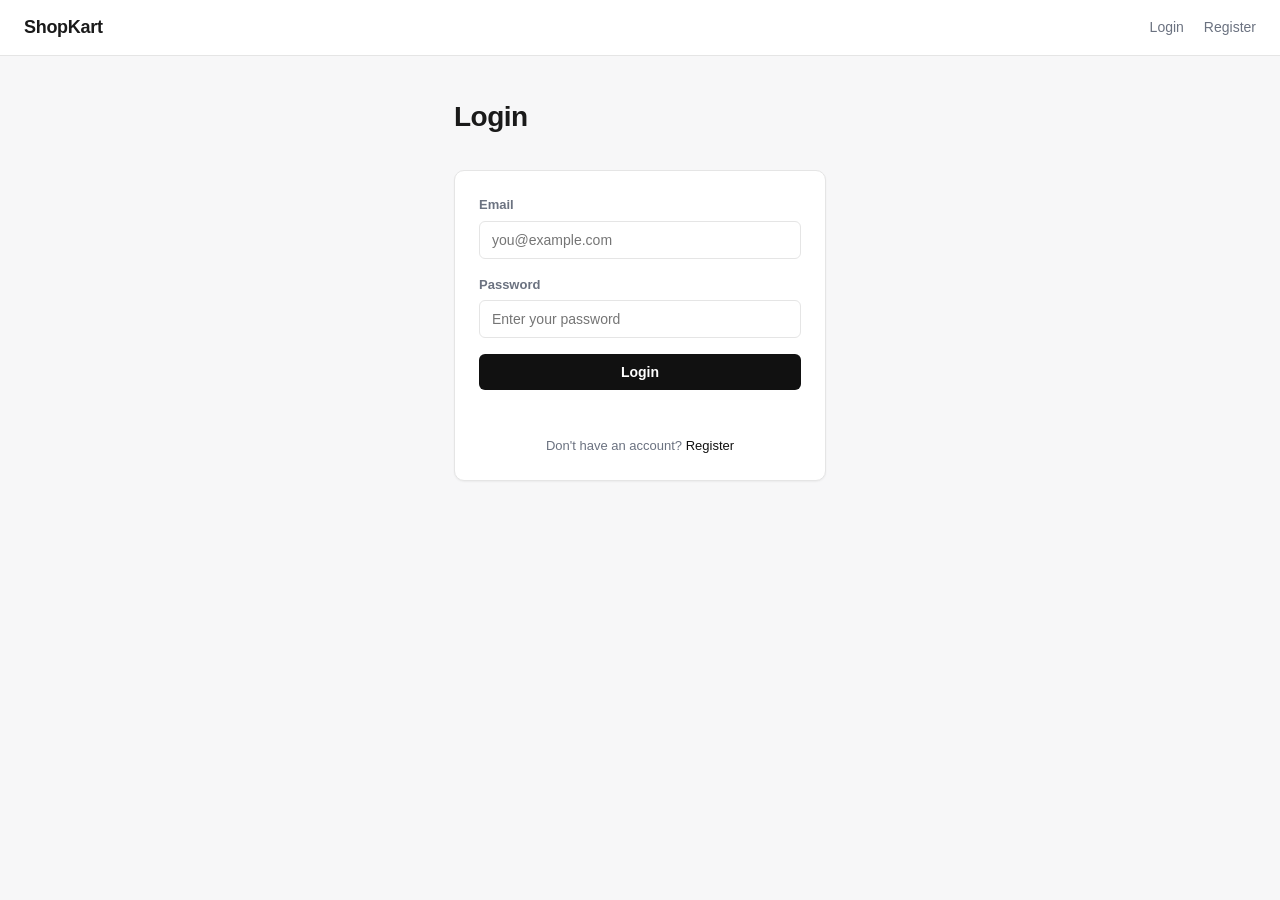
==== frontend/pages/account.html @ fdbf17e5 "Initialization Commit" ====
<!DOCTYPE html>
<html lang="en">
<head>
    <meta charset="UTF-8">
    <meta name="viewport" content="width=device-width, initial-scale=1.0">
    <title>My Account – ShopKart</title>
    <link rel="stylesheet" href="../css/style.css">
</head>
<body>
    <nav class="navbar">
        <a href="../index.html" class="navbar-brand">ShopKart</a>
        <div class="navbar-links" id="auth-links"></div>
    </nav>

    <div class="container container--narrow">
        <div class="page-header">
            <h1>My Account</h1>
        </div>
        <div class="card">
            <div class="info-row">
                <span class="info-label">Name</span>
                <span class="info-value" id="user-name">–</span>
            </div>
            <div class="info-row">
                <span class="info-label">Email</span>
                <span class="info-value" id="user-email">–</span>
            </div>
            <div style="margin-top: 24px; text-align: right;">
                <button class="btn btn-secondary" onclick="logout()">Logout</button>
            </div>
        </div>
    </div>

    <script src="../js/app.js"></script>
    <script>
        if (!requireAuth()) { /* redirects */ }
        const user = getUser();
        if (user) {
            document.getElementById("user-name").textContent = user.name;
            document.getElementById("user-email").textContent = user.email;
        }
    </script>
</body>
</html>
---- frontend/css/style.css ----
/* ── Reset & Base ──────────────────────────────── */
*, *::before, *::after { margin: 0; padding: 0; box-sizing: border-box; }

:root {
    --color-bg: #f7f7f8;
    --color-surface: #ffffff;
    --color-border: #e5e5e5;
    --color-text: #1a1a1a;
    --color-text-secondary: #6b7280;
    --color-accent: #111111;
    --color-accent-hover: #333333;
    --color-success: #16a34a;
    --color-error: #dc2626;
    --color-badge-bg: #f3f4f6;
    --color-badge-text: #374151;
    --color-stock-in: #16a34a;
    --color-stock-out: #dc2626;
    --shadow-sm: 0 1px 2px rgba(0,0,0,0.05);
    --shadow-md: 0 4px 12px rgba(0,0,0,0.08);
    --radius-sm: 6px;
    --radius-md: 10px;
    --radius-lg: 14px;
    --font: -apple-system, BlinkMacSystemFont, "Segoe UI", Roboto, sans-serif;
}

body {
    font-family: var(--font);
    background: var(--color-bg);
    color: var(--color-text);
    line-height: 1.5;
    -webkit-font-smoothing: antialiased;
}

a { color: var(--color-accent); text-decoration: none; }
a:hover { text-decoration: underline; }

/* ── Navbar ───────────────────────────────────── */
.navbar {
    background: var(--color-surface);
    border-bottom: 1px solid var(--color-border);
    padding: 0 24px;
    height: 56px;
    display: flex;
    align-items: center;
    justify-content: space-between;
    position: sticky;
    top: 0;
    z-index: 100;
}

.navbar-brand {
    font-size: 18px;
    font-weight: 700;
    color: var(--color-text);
    letter-spacing: -0.3px;
}
.navbar-brand:hover { text-decoration: none; }
.navbar-brand small {
    font-size: 11px;
    font-weight: 500;
    color: var(--color-text-secondary);
    margin-left: 6px;
    text-transform: uppercase;
    letter-spacing: 0.5px;
}

.navbar-links {
    display: flex;
    align-items: center;
    gap: 20px;
}
.navbar-links a {
    font-size: 14px;
    color: var(--color-text-secondary);
    font-weight: 500;
    transition: color 0.15s;
}
.navbar-links a:hover { color: var(--color-text); text-decoration: none; }
.navbar-links .nav-user {
    font-size: 13px;
    color: var(--color-text);
    font-weight: 600;
    background: var(--color-badge-bg);
    padding: 6px 12px;
    border-radius: 20px;
}
.navbar-links .nav-user:hover { background: var(--color-border); text-decoration: none; }
.navbar-links .nav-role {
    font-size: 11px;
    font-weight: 500;
    color: var(--color-text-secondary);
}

/* ── Layout ───────────────────────────────────── */
.container {
    max-width: 960px;
    margin: 0 auto;
    padding: 40px 24px;
}
.container--narrow { max-width: 420px; }
.container--wide { max-width: 1400px; }

/* ── Page Header ──────────────────────────────── */
.page-header {
    margin-bottom: 32px;
}
.page-header h1 {
    font-size: 28px;
    font-weight: 700;
    letter-spacing: -0.5px;
}
.page-header p {
    color: var(--color-text-secondary);
    margin-top: 6px;
    font-size: 15px;
}

/* ── Card ─────────────────────────────────────── */
.card {
    background: var(--color-surface);
    border: 1px solid var(--color-border);
    border-radius: var(--radius-md);
    padding: 24px;
    box-shadow: var(--shadow-sm);
}

/* ── Forms ─────────────────────────────────────── */
.form-group {
    margin-bottom: 16px;
}
.form-group label {
    display: block;
    font-size: 13px;
    font-weight: 600;
    color: var(--color-text-secondary);
    margin-bottom: 6px;
}
.form-group input, .form-group select {
    width: 100%;
    padding: 10px 12px;
    border: 1px solid var(--color-border);
    border-radius: var(--radius-sm);
    font-size: 14px;
    font-family: var(--font);
    color: var(--color-text);
    background: var(--color-surface);
    transition: border-color 0.15s;
}
.form-group input:focus, .form-group select:focus {
    outline: none;
    border-color: var(--color-accent);
    box-shadow: 0 0 0 3px rgba(0,0,0,0.06);
}
.form-group input[readonly] {
    background: var(--color-bg);
    color: var(--color-text-secondary);
    cursor: default;
}

/* ── Buttons ──────────────────────────────────── */
.btn {
    display: inline-flex;
    align-items: center;
    justify-content: center;
    padding: 10px 20px;
    border: none;
    border-radius: var(--radius-sm);
    font-size: 14px;
    font-weight: 600;
    font-family: var(--font);
    cursor: pointer;
    transition: all 0.15s;
}
.btn-primary {
    background: var(--color-accent);
    color: #fff;
}
.btn-primary:hover { background: var(--color-accent-hover); }

.btn-secondary {
    background: var(--color-badge-bg);
    color: var(--color-text);
}
.btn-secondary:hover { background: var(--color-border); }

.btn-full { width: 100%; }

/* ── Messages ─────────────────────────────────── */
.msg { font-size: 13px; margin-top: 12px; min-height: 18px; }
.msg--error { color: var(--color-error); }
.msg--success { color: var(--color-success); }

/* ── Link text ────────────────────────────────── */
.form-footer {
    margin-top: 16px;
    font-size: 13px;
    color: var(--color-text-secondary);
    text-align: center;
}

/* ── Hero / Landing ───────────────────────────── */
.hero {
    text-align: center;
    padding: 100px 24px 80px;
}
.hero h1 {
    font-size: 40px;
    font-weight: 800;
    letter-spacing: -1px;
    margin-bottom: 12px;
}
.hero p {
    color: var(--color-text-secondary);
    font-size: 17px;
    max-width: 400px;
    margin: 0 auto 32px;
}
.hero-actions {
    display: flex;
    gap: 12px;
    justify-content: center;
}

/* ── Filters ──────────────────────────────────── */
.filter-bar {
    display: flex;
    gap: 12px;
    flex-wrap: wrap;
    align-items: flex-end;
    margin-bottom: 28px;
    padding: 20px;
    background: var(--color-surface);
    border: 1px solid var(--color-border);
    border-radius: var(--radius-md);
}
.filter-bar--compact {
    padding: 10px 16px;
    margin-bottom: 16px;
    gap: 8px;
    align-items: center;
}
.filter-bar .filter-group {
    display: flex;
    flex-direction: column;
    gap: 4px;
    flex: 1;
    min-width: 120px;
}
.filter-bar--compact .filter-group {
    min-width: 0;
    flex: 1 1 100px;
}
.filter-bar label {
    font-size: 12px;
    font-weight: 600;
    color: var(--color-text-secondary);
    text-transform: uppercase;
    letter-spacing: 0.3px;
}
.filter-bar select, .filter-bar input {
    padding: 8px 10px;
    border: 1px solid var(--color-border);
    border-radius: var(--radius-sm);
    font-size: 13px;
    font-family: var(--font);
    color: var(--color-text);
    background: var(--color-bg);
}
.filter-bar--compact select {
    padding: 6px 8px;
    font-size: 12px;
}
.filter-bar select:focus, .filter-bar input:focus {
    outline: none;
    border-color: var(--color-accent);
}
.filter-actions {
    display: flex;
    gap: 8px;
    align-items: flex-end;
}
.filter-bar--compact .filter-actions {
    align-items: center;
}

/* ── Products Page ────────────────────────────── */
.products-page {
    padding-top: 16px;
    padding-bottom: 0;
}

/* ── Product Grid ─────────────────────────────── */
.product-grid {
    display: grid;
    grid-template-columns: repeat(4, 1fr);
    gap: 16px;
    max-height: calc(100vh - 160px);
    overflow-y: auto;
    padding-right: 4px;
}
.product-grid::-webkit-scrollbar { width: 6px; }
.product-grid::-webkit-scrollbar-thumb {
    background: var(--color-border);
    border-radius: 3px;
}

.product-card {
    background: var(--color-surface);
    border: 1px solid var(--color-border);
    border-radius: var(--radius-md);
    overflow: hidden;
    transition: box-shadow 0.2s, transform 0.2s;
}
.product-card:hover {
    box-shadow: var(--shadow-md);
    transform: translateY(-2px);
}

.product-card__image {
    width: 100%;
    aspect-ratio: 4 / 3;
    background: var(--color-bg);
    display: flex;
    align-items: center;
    justify-content: center;
    overflow: hidden;
}
.product-card__image img {
    width: 100%;
    height: 100%;
    object-fit: cover;
}
.product-card__image .placeholder {
    font-size: 12px;
    color: var(--color-text-secondary);
}

.product-card__body { padding: 10px; }

.product-card__name {
    font-size: 13px;
    font-weight: 600;
    margin-bottom: 2px;
    color: var(--color-text);
    white-space: nowrap;
    overflow: hidden;
    text-overflow: ellipsis;
}
.product-card__desc {
    font-size: 11px;
    color: var(--color-text-secondary);
    margin-bottom: 6px;
    white-space: nowrap;
    overflow: hidden;
    text-overflow: ellipsis;
}

.product-card__pricing {
    display: flex;
    align-items: baseline;
    gap: 6px;
    margin-bottom: 6px;
    flex-wrap: wrap;
}
.product-card__price {
    font-size: 15px;
    font-weight: 700;
    color: var(--color-text);
}
.product-card__original {
    font-size: 11px;
    color: var(--color-text-secondary);
    text-decoration: line-through;
}
.product-card__discount {
    font-size: 11px;
    font-weight: 600;
    color: var(--color-success);
}

.product-card__footer {
    display: flex;
    justify-content: space-between;
    align-items: center;
    font-size: 12px;
}
.product-card__stock {
    font-weight: 600;
}
.product-card__stock--out { color: var(--color-stock-out); }

/* ── Stars ────────────────────────────────────── */
.stars {
    display: inline-flex;
    align-items: center;
    gap: 1px;
}
.star {
    font-size: 12px;
    line-height: 1;
}
.star--full { color: #f59e0b; }
.star--half {
    color: #f59e0b;
    opacity: 0.5;
}
.star--empty { color: var(--color-border); }
.star-value {
    font-size: 11px;
    font-weight: 600;
    color: var(--color-text-secondary);
    margin-left: 3px;
}

/* ── Badges ───────────────────────────────────── */
.badge {
    display: inline-block;
    padding: 2px 8px;
    border-radius: 20px;
    font-size: 10px;
    font-weight: 600;
    background: var(--color-badge-bg);
    color: var(--color-badge-text);
}

/* ── Empty State ──────────────────────────────── */
.empty-state {
    text-align: center;
    padding: 60px 20px;
    color: var(--color-text-secondary);
}
.empty-state p { font-size: 15px; }

/* ── Bottom Controls ───────────────────────────── */
.bottom-controls {
    display: flex;
    align-items: center;
    justify-content: space-between;
    margin-top: 12px;
    padding: 10px 16px;
    background: var(--color-surface);
    border: 1px solid var(--color-border);
    border-radius: var(--radius-md);
    gap: 16px;
    flex-wrap: wrap;
    opacity: 0;
    transform: translateY(8px);
    transition: opacity 0.25s, transform 0.25s;
    pointer-events: none;
}
.bottom-controls--visible {
    opacity: 1;
    transform: translateY(0);
    pointer-events: auto;
}
.per-page-control {
    display: flex;
    align-items: center;
    gap: 8px;
    font-size: 13px;
    color: var(--color-text-secondary);
    white-space: nowrap;
}
.per-page-control label { font-weight: 600; }
.per-page-control select {
    padding: 6px 8px;
    border: 1px solid var(--color-border);
    border-radius: var(--radius-sm);
    font-size: 13px;
    font-family: var(--font);
    background: var(--color-bg);
}

/* ── Sort Control ──────────────────────────────── */
.sort-control {
    display: flex;
    gap: 4px;
}
.sort-control select { flex: 1; }
.sort-toggle {
    padding: 8px 10px;
    font-size: 14px;
    line-height: 1;
    min-width: 36px;
}

/* ── Pagination ───────────────────────────────── */
.pagination {
    display: flex;
    align-items: center;
    justify-content: center;
    gap: 6px;
    margin-top: 32px;
    padding: 16px 0;
    flex-wrap: wrap;
}
.pagination__info {
    font-size: 13px;
    font-weight: 500;
    color: var(--color-text-secondary);
    margin: 0 8px;
}
.pagination__ellipsis {
    font-size: 14px;
    color: var(--color-text-secondary);
    padding: 0 4px;
}
.pagination .btn[disabled] {
    opacity: 0.4;
    cursor: not-allowed;
}
.btn-sm {
    padding: 6px 12px;
    font-size: 13px;
}

/* ── Credentials Card ─────────────────────────── */
.cred-card {
    margin-top: 20px;
    padding: 20px;
    background: #f0fdf4;
    border: 1px solid #bbf7d0;
    border-radius: var(--radius-md);
}
.cred-card h3 {
    font-size: 14px;
    font-weight: 600;
    color: var(--color-success);
    margin-bottom: 12px;
}
.cred-card p { font-size: 14px; margin-bottom: 6px; }
.cred-card code {
    background: var(--color-surface);
    padding: 3px 8px;
    border: 1px solid var(--color-border);
    border-radius: 4px;
    font-size: 13px;
    user-select: all;
}
.cred-card .cred-warning {
    font-size: 12px;
    color: var(--color-error);
    margin-top: 10px;
}

/* ── Section ──────────────────────────────────── */
.section { margin-bottom: 24px; }
.section-title {
    font-size: 16px;
    font-weight: 600;
    margin-bottom: 16px;
}

/* ── Account Info ─────────────────────────────── */
.info-row {
    display: flex;
    justify-content: space-between;
    padding: 14px 0;
    border-bottom: 1px solid var(--color-border);
    font-size: 14px;
}
.info-row:last-child { border-bottom: none; }
.info-row .info-label {
    color: var(--color-text-secondary);
    font-weight: 500;
}
.info-row .info-value { font-weight: 600; }

/* ── Responsive ───────────────────────────────── */
@media (max-width: 1024px) {
    .product-grid { grid-template-columns: repeat(3, 1fr); }
}
@media (max-width: 768px) {
    .product-grid { grid-template-columns: repeat(2, 1fr); }
}
@media (max-width: 640px) {
    .hero h1 { font-size: 28px; }
    .hero-actions { flex-direction: column; align-items: center; }
    .filter-bar { flex-direction: column; }
    .filter-bar .filter-group { min-width: 100%; }
    .product-grid { grid-template-columns: 1fr; }
    .navbar { padding: 0 16px; }
    .container { padding: 24px 16px; }
}
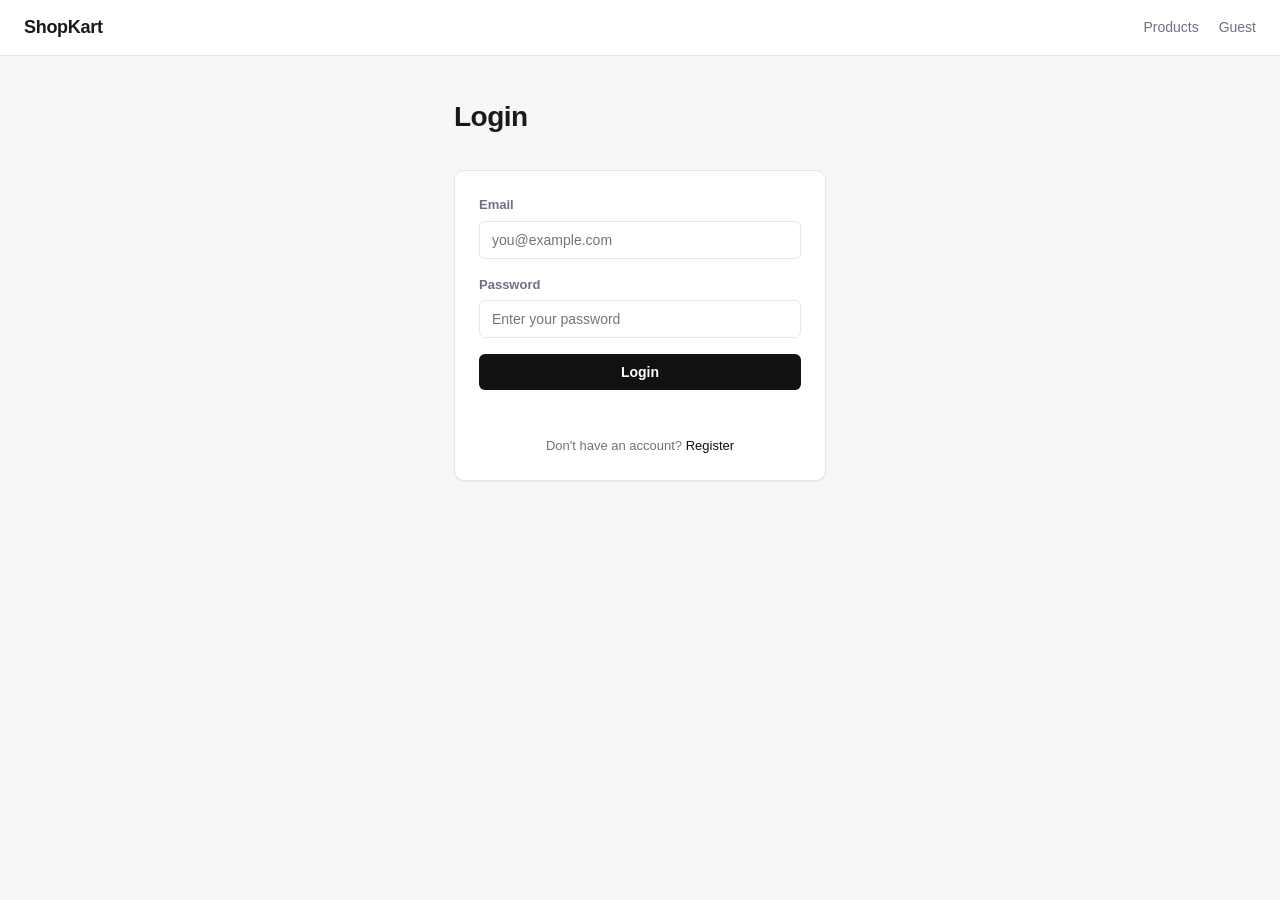
==== commit 83d45582: "[Feature] User Profile" ====
--- a/frontend/pages/account.html
+++ b/frontend/pages/account.html
@@ -12,11 +12,14 @@
         <div class="navbar-links" id="auth-links"></div>
     </nav>
 
-    <div class="container container--narrow">
+    <div class="container">
         <div class="page-header">
             <h1>My Account</h1>
         </div>
-        <div class="card">
+
+        <!-- Basic Account Info -->
+        <div class="card" style="margin-bottom: 24px;">
+            <h2 style="font-size: 18px; margin-bottom: 16px; font-weight: 600;">Account Information</h2>
             <div class="info-row">
                 <span class="info-label">Name</span>
                 <span class="info-value" id="user-name">–</span>
@@ -25,20 +28,137 @@
                 <span class="info-label">Email</span>
                 <span class="info-value" id="user-email">–</span>
             </div>
-            <div style="margin-top: 24px; text-align: right;">
-                <button class="btn btn-secondary" onclick="logout()">Logout</button>
+            <div style="margin-top: 24px; text-align: center;">
+                <button class="btn btn-logout" onclick="logout()">Logout</button>
+            </div>
+        </div>
+
+        <!-- User Details Section -->
+        <div class="card" style="margin-bottom: 24px;">
+            <div style="display: flex; justify-content: space-between; align-items: center; margin-bottom: 16px;">
+                <h2 style="font-size: 18px; font-weight: 600;">Personal Details</h2>
+                <button class="btn btn-secondary" onclick="openUserDetailsForm()" id="edit-details-btn">Edit</button>
+            </div>
+            
+            <div id="user-details-display">
+                <div class="info-row">
+                    <span class="info-label">Phone Number</span>
+                    <span class="info-value" id="display-phone">Not provided</span>
+                </div>
+                <div class="info-row">
+                    <span class="info-label">Gender</span>
+                    <span class="info-value" id="display-gender">Not specified</span>
+                </div>
+                <div class="info-row">
+                    <span class="info-label">Date of Birth</span>
+                    <span class="info-value" id="display-dob">Not provided</span>
+                </div>
+            </div>
+
+            <!-- User Details Form (initially hidden) -->
+            <div id="user-details-form" style="display: none;">
+                <div class="form-group">
+                    <label>Phone Number</label>
+                    <div style="display: flex; align-items: center; gap: 4px;">
+                        <span style="font-weight: 600; color: #333; font-size: 14px;">+91</span>
+                        <input type="tel" id="phone-number" placeholder="9876543210" maxlength="10" pattern="[0-9]{10}">
+                    </div>
+                </div>
+                <div class="form-group">
+                    <label>Gender</label>
+                    <select id="gender">
+                        <option value="0">Not specified</option>
+                        <option value="1">Male</option>
+                        <option value="2">Female</option>
+                        <option value="3">Other</option>
+                    </select>
+                </div>
+                <div class="form-group">
+                    <label>Date of Birth</label>
+                    <input type="date" id="date-of-birth">
+                </div>
+                <div id="user-details-msg" class="msg"></div>
+                <div style="display: flex; gap: 12px; margin-top: 16px;">
+                    <button class="btn btn-primary" onclick="saveUserDetails()">Save</button>
+                    <button class="btn btn-secondary" onclick="cancelUserDetailsForm()">Cancel</button>
+                </div>
+            </div>
+        </div>
+
+        <!-- Addresses Section -->
+        <div class="card" id="addresses-section">
+            <div style="display: flex; justify-content: space-between; align-items: center; margin-bottom: 16px;">
+                <h2 style="font-size: 18px; font-weight: 600;">Saved Addresses</h2>
+                <button class="btn btn-primary" onclick="openAddressModal()">Add New Address</button>
+            </div>
+            
+            <div id="addresses-list">
+                <p style="text-align: center; color: var(--color-text-secondary); padding: 24px;">Loading addresses...</p>
             </div>
         </div>
     </div>
 
-    <script src="../js/app.js"></script>
-    <script>
-        if (!requireAuth()) { /* redirects */ }
-        const user = getUser();
-        if (user) {
-            document.getElementById("user-name").textContent = user.name;
-            document.getElementById("user-email").textContent = user.email;
-        }
-    </script>
+    <!-- Address Modal -->
+    <div id="address-modal" class="modal">
+        <div class="modal-content">
+            <div class="modal-header">
+                <h2 id="modal-title">Add New Address</h2>
+                <span class="modal-close" onclick="closeAddressModal()">&times;</span>
+            </div>
+            <div class="modal-body">
+                <div class="form-group">
+                    <label>Name <span style="color: var(--color-error);">*</span></label>
+                    <input type="text" id="addr-name" required>
+                </div>
+                <div class="form-group">
+                    <label>Contact Number <span style="color: var(--color-error);">*</span></label>
+                    <div style="display: flex; align-items: center; gap: 4px;">
+                        <span style="font-weight: 600; color: #333; font-size: 14px;">+91</span>
+                        <input type="tel" id="addr-contact" placeholder="9876543210" maxlength="10" pattern="[0-9]{10}" required>
+                    </div>
+                </div>
+                <div class="form-group">
+                    <label>Address Line 1 <span style="color: var(--color-error);">*</span></label>
+                    <input type="text" id="addr-line1" required>
+                </div>
+                <div class="form-group">
+                    <label>Address Line 2 <span style="color: var(--color-error);">*</span></label>
+                    <input type="text" id="addr-line2" required>
+                </div>
+                <div class="form-group">
+                    <label>Landmark</label>
+                    <input type="text" id="addr-landmark">
+                </div>
+                <div class="form-row">
+                    <div class="form-group">
+                        <label>City <span style="color: var(--color-error);">*</span></label>
+                        <input type="text" id="addr-city" required>
+                    </div>
+                    <div class="form-group">
+                        <label>State <span style="color: var(--color-error);">*</span></label>
+                        <input type="text" id="addr-state" required>
+                    </div>
+                </div>
+                <div class="form-group">
+                    <label>Pincode <span style="color: var(--color-error);">*</span></label>
+                    <input type="text" id="addr-pincode" placeholder="6 digits" pattern="[0-9]{6}" maxlength="6" required>
+                </div>
+                <div class="form-group">
+                    <label style="display: flex; align-items: center; gap: 8px; cursor: pointer;">
+                        <input type="checkbox" id="addr-default" style="width: auto;">
+                        <span>Set as default address</span>
+                    </label>
+                </div>
+                <div id="address-modal-msg" class="msg"></div>
+            </div>
+            <div class="modal-footer">
+                <button class="btn btn-primary" onclick="saveAddress()">Save Address</button>
+                <button class="btn btn-secondary" onclick="closeAddressModal()">Cancel</button>
+            </div>
+        </div>
+    </div>
+
+    <script src="../js/app.js?v=2"></script>
+    <script src="../js/account.js?v=2"></script>
 </body>
 </html>
--- a/frontend/css/style.css
+++ b/frontend/css/style.css
@@ -156,6 +156,13 @@
     color: var(--color-text-secondary);
     cursor: default;
 }
+.form-row {
+    display: flex;
+    gap: 12px;
+}
+.form-row .form-group {
+    flex: 1;
+}
 
 /* ── Buttons ──────────────────────────────────── */
 .btn {
@@ -182,6 +189,23 @@
     color: var(--color-text);
 }
 .btn-secondary:hover { background: var(--color-border); }
+
+.btn-logout {
+    background: white;
+    border: 2px solid #333;
+    color: #ff4757;
+    font-size: 14px;
+    font-weight: 600;
+    cursor: pointer;
+    padding: 8px 24px;
+    border-radius: 4px;
+    transition: all 0.2s;
+}
+.btn-logout:hover {
+    background: #ff4757;
+    border-color: #ff4757;
+    color: white;
+}
 
 .btn-full { width: 100%; }
 
@@ -221,43 +245,154 @@
     justify-content: center;
 }
 
-/* ── Filters ──────────────────────────────────── */
-.filter-bar {
-    display: flex;
-    gap: 12px;
-    flex-wrap: wrap;
-    align-items: flex-end;
+/* ── Products Container (Sidebar Layout) ───────── */
+.products-container {
+    display: flex;
+    gap: 24px;
+    min-height: calc(100vh - 56px);
+    padding: 0;
+}
+
+/* ── Products Sidebar ─────────────────────────── */
+.products-sidebar {
+    width: 280px;
+    background: var(--color-surface);
+    border-right: 1px solid var(--color-border);
+    padding: 24px 20px;
+    overflow-y: auto;
+    position: sticky;
+    top: 56px;
+    height: calc(100vh - 56px);
+}
+.products-sidebar::-webkit-scrollbar { width: 6px; }
+.products-sidebar::-webkit-scrollbar-thumb {
+    background: var(--color-border);
+    border-radius: 3px;
+}
+.sidebar-header {
+    display: flex;
+    justify-content: space-between;
+    align-items: center;
+    margin-bottom: 20px;
+}
+.sidebar-header h3 {
+    font-size: 18px;
+    font-weight: 700;
+    margin: 0;
+}
+.btn-clear-all {
+    background: #000;
+    border: none;
+    color: #e0e0e0;
+    font-size: 12px;
+    font-weight: 600;
+    cursor: pointer;
+    padding: 6px 12px;
+    border-radius: var(--radius-sm);
+    transition: all 0.2s;
+}
+.btn-clear-all:hover {
+    background: #222;
+    color: #fff;
+}
+
+.sort-section {
+    margin-bottom: 20px;
+}
+.sort-controls {
+    display: flex;
+    gap: 8px;
+    align-items: center;
+}
+.sort-controls .filter-select {
+    flex: 1;
+    margin-bottom: 0;
+}
+.btn-sort-toggle {
+    width: 36px;
+    height: 36px;
+    display: flex;
+    align-items: center;
+    justify-content: center;
+    background: var(--color-bg);
+    border: 1px solid var(--color-border);
+    border-radius: var(--radius-sm);
+    cursor: pointer;
+    font-size: 16px;
+    transition: all 0.2s;
+    flex-shrink: 0;
+}
+.btn-sort-toggle:hover {
+    background: var(--color-surface);
+    border-color: var(--color-accent);
+}
+
+.filters-divider {
+    height: 1px;
+    background: var(--color-border);
+    margin-bottom: 24px;
+}
+
+.filter-section {
     margin-bottom: 28px;
-    padding: 20px;
-    background: var(--color-surface);
-    border: 1px solid var(--color-border);
-    border-radius: var(--radius-md);
-}
-.filter-bar--compact {
-    padding: 10px 16px;
-    margin-bottom: 16px;
+}
+
+.filter-section-header {
+    display: flex;
+    align-items: center;
     gap: 8px;
-    align-items: center;
-}
-.filter-bar .filter-group {
+    cursor: pointer;
+    user-select: none;
+    padding: 4px 0;
+    margin-bottom: 12px;
+}
+
+.filter-section-header:hover .filter-section-title {
+    color: var(--color-accent);
+}
+
+.filter-collapse-icon {
+    font-size: 16px;
+    font-weight: bold;
+    color: var(--color-text);
+    line-height: 1;
+    transition: transform 0.2s;
+    transform: rotate(90deg);
+}
+
+.filter-section-title {
+    font-size: 14px;
+    font-weight: 700;
+    margin: 0;
+    color: var(--color-text);
+}
+.filter-checkboxes {
     display: flex;
     flex-direction: column;
-    gap: 4px;
-    flex: 1;
-    min-width: 120px;
-}
-.filter-bar--compact .filter-group {
-    min-width: 0;
-    flex: 1 1 100px;
-}
-.filter-bar label {
-    font-size: 12px;
-    font-weight: 600;
-    color: var(--color-text-secondary);
-    text-transform: uppercase;
-    letter-spacing: 0.3px;
-}
-.filter-bar select, .filter-bar input {
+    gap: 10px;
+}
+.filter-checkbox {
+    display: flex;
+    align-items: center;
+    gap: 8px;
+    font-size: 14px;
+    cursor: pointer;
+    padding: 4px 0;
+}
+.filter-checkbox input[type="checkbox"] {
+    width: 16px;
+    height: 16px;
+    cursor: pointer;
+    accent-color: var(--color-accent);
+}
+.filter-checkbox span {
+    color: var(--color-text);
+}
+.filter-checkbox:hover span {
+    color: var(--color-accent);
+}
+.filter-select {
+    width: 100%;
     padding: 8px 10px;
     border: 1px solid var(--color-border);
     border-radius: var(--radius-sm);
@@ -265,28 +400,18 @@
     font-family: var(--font);
     color: var(--color-text);
     background: var(--color-bg);
-}
-.filter-bar--compact select {
-    padding: 6px 8px;
-    font-size: 12px;
-}
-.filter-bar select:focus, .filter-bar input:focus {
+    margin-bottom: 0;
+}
+.filter-select:focus {
     outline: none;
     border-color: var(--color-accent);
 }
-.filter-actions {
-    display: flex;
-    gap: 8px;
-    align-items: flex-end;
-}
-.filter-bar--compact .filter-actions {
-    align-items: center;
-}
-
-/* ── Products Page ────────────────────────────── */
-.products-page {
-    padding-top: 16px;
-    padding-bottom: 0;
+
+/* ── Products Main Area ───────────────────────── */
+.products-main {
+    flex: 1;
+    padding: 24px;
+    overflow-y: auto;
 }
 
 /* ── Product Grid ─────────────────────────────── */
@@ -294,14 +419,7 @@
     display: grid;
     grid-template-columns: repeat(4, 1fr);
     gap: 16px;
-    max-height: calc(100vh - 160px);
-    overflow-y: auto;
-    padding-right: 4px;
-}
-.product-grid::-webkit-scrollbar { width: 6px; }
-.product-grid::-webkit-scrollbar-thumb {
-    background: var(--color-border);
-    border-radius: 3px;
+    margin-bottom: 24px;
 }
 
 .product-card {
@@ -346,13 +464,22 @@
     overflow: hidden;
     text-overflow: ellipsis;
 }
-.product-card__desc {
+.product-card__tagline {
     font-size: 11px;
     color: var(--color-text-secondary);
     margin-bottom: 6px;
     white-space: nowrap;
     overflow: hidden;
     text-overflow: ellipsis;
+    font-style: italic;
+}
+.product-card__desc {
+    font-size: 11px;
+    color: var(--color-text-secondary);
+    margin-bottom: 6px;
+    white-space: nowrap;
+    overflow: hidden;
+    text-overflow: ellipsis;
 }
 
 .product-card__pricing {
@@ -410,6 +537,11 @@
     font-weight: 600;
     color: var(--color-text-secondary);
     margin-left: 3px;
+}
+.star-count {
+    font-size: 10px;
+    color: var(--color-text-secondary);
+    margin-left: 2px;
 }
 
 /* ── Badges ───────────────────────────────────── */
@@ -436,22 +568,9 @@
     display: flex;
     align-items: center;
     justify-content: space-between;
-    margin-top: 12px;
-    padding: 10px 16px;
-    background: var(--color-surface);
-    border: 1px solid var(--color-border);
-    border-radius: var(--radius-md);
+    padding: 16px 0;
     gap: 16px;
     flex-wrap: wrap;
-    opacity: 0;
-    transform: translateY(8px);
-    transition: opacity 0.25s, transform 0.25s;
-    pointer-events: none;
-}
-.bottom-controls--visible {
-    opacity: 1;
-    transform: translateY(0);
-    pointer-events: auto;
 }
 .per-page-control {
     display: flex;
@@ -566,19 +685,203 @@
 }
 .info-row .info-value { font-weight: 600; }
 
+/* ── Modal ────────────────────────────────────── */
+.modal {
+    display: none;
+    position: fixed;
+    z-index: 1000;
+    left: 0;
+    top: 0;
+    width: 100%;
+    height: 100%;
+    overflow: auto;
+    background-color: rgba(0, 0, 0, 0.5);
+    align-items: center;
+    justify-content: center;
+}
+
+.modal-content {
+    background-color: var(--color-surface);
+    margin: auto;
+    border-radius: var(--radius-md);
+    width: 90%;
+    max-width: 500px;
+    box-shadow: 0 8px 32px rgba(0, 0, 0, 0.2);
+    animation: modalFadeIn 0.2s ease-out;
+}
+
+@keyframes modalFadeIn {
+    from { opacity: 0; transform: translateY(-20px); }
+    to { opacity: 1; transform: translateY(0); }
+}
+
+.modal-header {
+    display: flex;
+    justify-content: space-between;
+    align-items: center;
+    padding: 20px 24px;
+    border-bottom: 1px solid var(--color-border);
+}
+
+.modal-header h2 {
+    font-size: 18px;
+    font-weight: 600;
+    margin: 0;
+}
+
+.modal-close {
+    font-size: 28px;
+    font-weight: 300;
+    color: var(--color-text-secondary);
+    cursor: pointer;
+    line-height: 1;
+    transition: color 0.15s;
+}
+
+.modal-close:hover {
+    color: var(--color-text);
+}
+
+.modal-body {
+    padding: 24px;
+}
+
+.modal-footer {
+    display: flex;
+    gap: 12px;
+    padding: 20px 24px;
+    border-top: 1px solid var(--color-border);
+    justify-content: flex-end;
+}
+
+/* ── Address Cards ────────────────────────────── */
+.address-card {
+    border: 1px solid var(--color-border);
+    border-radius: var(--radius-sm);
+    padding: 16px;
+    margin-bottom: 12px;
+    background: var(--color-bg);
+}
+
+.address-card:last-child {
+    margin-bottom: 0;
+}
+
+.address-card__header {
+    display: flex;
+    justify-content: space-between;
+    align-items: center;
+    margin-bottom: 12px;
+}
+
+.address-card__header strong {
+    font-size: 14px;
+    font-weight: 600;
+    margin-right: 8px;
+}
+
+.address-card__actions {
+    display: flex;
+    gap: 8px;
+}
+
+.address-card__body {
+    font-size: 13px;
+    color: var(--color-text-secondary);
+    line-height: 1.6;
+}
+
+.address-card__body p {
+    margin: 4px 0;
+}
+
+.address-card__body strong {
+    color: var(--color-text);
+}
+
+/* ── Badge ────────────────────────────────────── */
+.badge {
+    display: inline-block;
+    padding: 3px 8px;
+    font-size: 11px;
+    font-weight: 600;
+    border-radius: 12px;
+    text-transform: uppercase;
+}
+
+.badge-default {
+    background: var(--color-success);
+    color: white;
+}
+
+/* ── Icon Buttons ─────────────────────────────── */
+.btn-icon {
+    width: 36px;
+    height: 36px;
+    border-radius: 50%;
+    background: white;
+    cursor: pointer;
+    display: inline-flex;
+    align-items: center;
+    justify-content: center;
+    font-size: 18px;
+    transition: all 0.2s;
+    padding: 0;
+    border: 2px solid #333;
+}
+
+.btn-icon svg {
+    display: block;
+}
+
+.btn-icon-edit {
+    color: #888;
+}
+
+.btn-icon-edit:hover {
+    color: #555;
+    background: #f5f5f5;
+}
+
+.btn-icon-star {
+    color: #d4af37;
+}
+
+.btn-icon-star:hover {
+    color: #b8951f;
+    background: #fffbf0;
+}
+
+.btn-icon-delete {
+    color: #ff4757;
+}
+
+.btn-icon-delete:hover {
+    color: #e63946;
+    background: #fff5f5;
+    border-color: #e63946;
+}
+
 /* ── Responsive ───────────────────────────────── */
-@media (max-width: 1024px) {
+@media (max-width: 1200px) {
     .product-grid { grid-template-columns: repeat(3, 1fr); }
 }
 @media (max-width: 768px) {
+    .products-container { flex-direction: column; }
+    .products-sidebar {
+        width: 100%;
+        position: static;
+        height: auto;
+        border-right: none;
+        border-bottom: 1px solid var(--color-border);
+    }
     .product-grid { grid-template-columns: repeat(2, 1fr); }
 }
 @media (max-width: 640px) {
     .hero h1 { font-size: 28px; }
     .hero-actions { flex-direction: column; align-items: center; }
-    .filter-bar { flex-direction: column; }
-    .filter-bar .filter-group { min-width: 100%; }
     .product-grid { grid-template-columns: 1fr; }
     .navbar { padding: 0 16px; }
     .container { padding: 24px 16px; }
-}
+    .products-main { padding: 16px; }
+}
